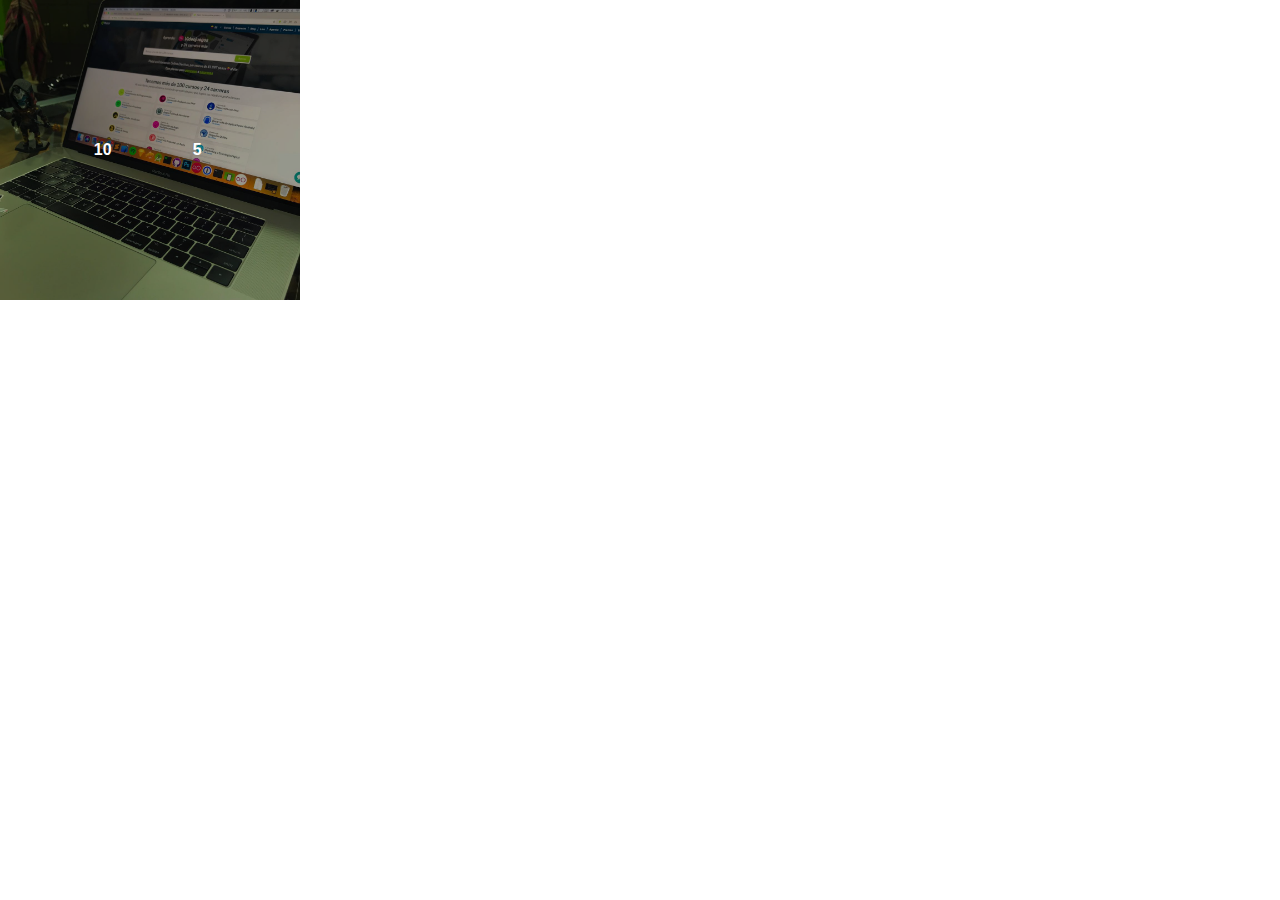
==== index-instagram.html @ b4f00821 "INicio de layout de instagram" ====
<!DOCTYPE html>
<html>
<head>
    <meta charset="utf-8">
    <title>Ejm Instagram</title>
    <style>
        body{
            margin: 0;
            font-family: Arial, Helvetica, sans-serif;
        }
        .post{
            cursor: pointer; /*Muestra la mano cuando este dentro del post*/
            position: relative;
            display: block;
            width: 300px;
        }
        .post-image{
            margin: 0; /*La imagen siempre tiene por defecto*/
        }
        .post-image img{
            width: 100%;
            vertical-align: top;
        }
        .post-overlay{
            background: rgba(0,0,0,0.4);
            position: absolute;
            left:0;
            right:0;
            bottom:0;
            top:0;
            display: none;
            align-items: center;
            justify-content: center;
            color:white;
            text-align: center;
        }
        .post:hover .post-overlay{
            display: flex;
        }
        .post-likes,
        .post-comments{
            width:80px;
            margin:5px;
            font-weight: bold;
            text-align: center;
            display: inline-block;
        }
    </style>
</head>
<body>
    <section class="post-list">
        <a href="" class="post">
            <figure class="post-image">
                <img src="compu.jpg" alt="compu">
            </figure>
            <span class="post-overlay">
                <p>
                    <span class="post-likes">10</span>
                    <span class="post-comments">5</span>
                </p>
            </span>
        </a>
    </section>
</body>
</html>
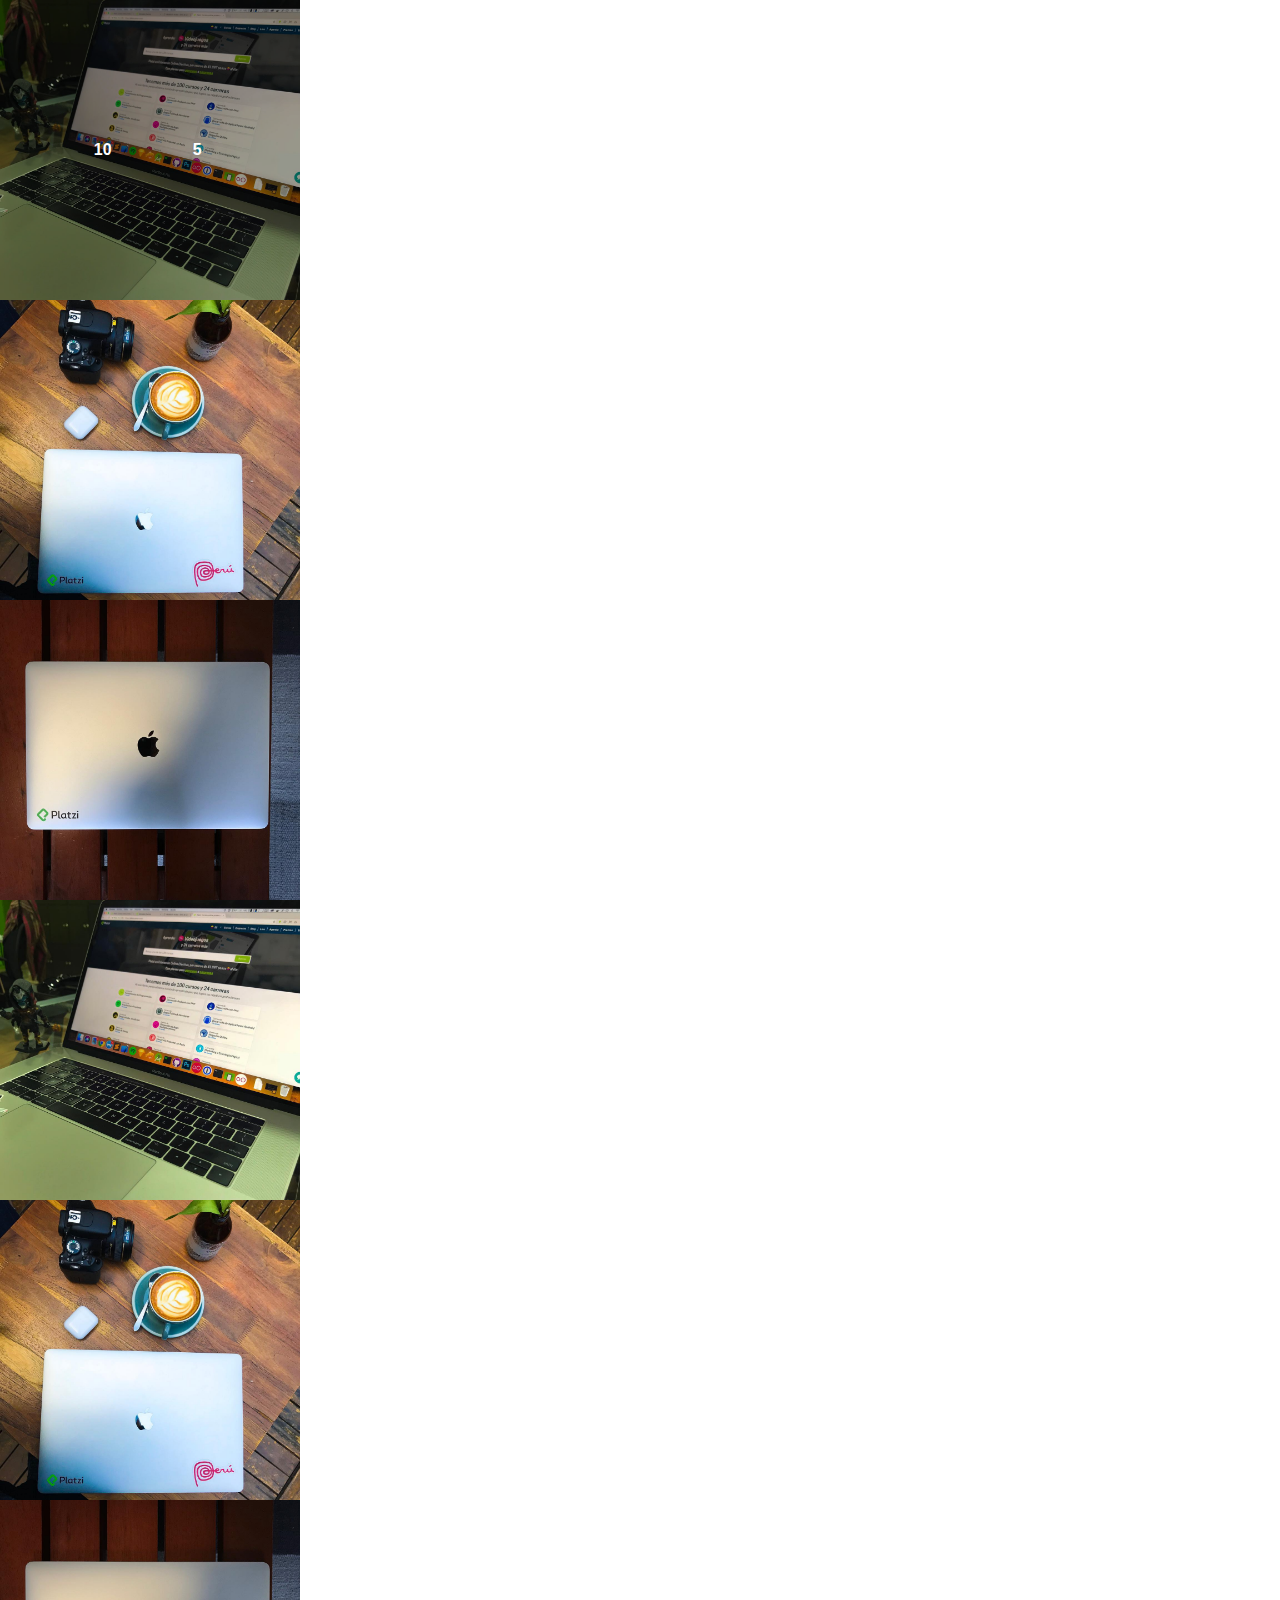
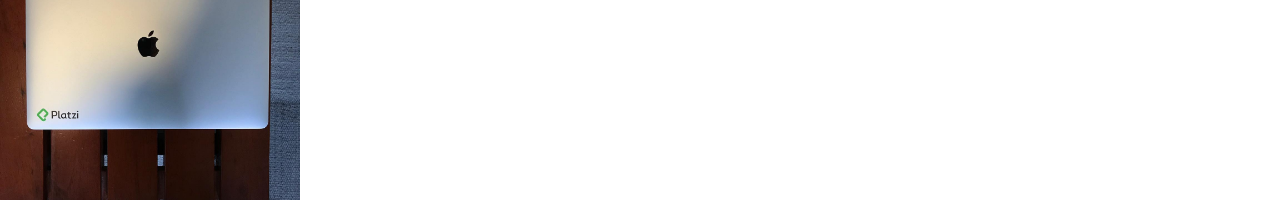
==== commit 8cb7c500: "Agregando imagenes, multiplicando anclas" ====
--- a/index-instagram.html
+++ b/index-instagram.html
@@ -1,52 +1,62 @@
 <!DOCTYPE html>
 <html>
+
 <head>
     <meta charset="utf-8">
     <title>Ejm Instagram</title>
     <style>
-        body{
+        body {
             margin: 0;
             font-family: Arial, Helvetica, sans-serif;
         }
-        .post{
-            cursor: pointer; /*Muestra la mano cuando este dentro del post*/
+
+        .post {
+            cursor: pointer;
+            /*Muestra la mano cuando este dentro del post*/
             position: relative;
             display: block;
             width: 300px;
         }
-        .post-image{
-            margin: 0; /*La imagen siempre tiene por defecto*/
+
+        .post-image {
+            margin: 0;
+            /*La imagen siempre tiene por defecto*/
         }
-        .post-image img{
+
+        .post-image img {
             width: 100%;
             vertical-align: top;
         }
-        .post-overlay{
-            background: rgba(0,0,0,0.4);
+
+        .post-overlay {
+            background: rgba(0, 0, 0, 0.4);
             position: absolute;
-            left:0;
-            right:0;
-            bottom:0;
-            top:0;
+            left: 0;
+            right: 0;
+            bottom: 0;
+            top: 0;
             display: none;
             align-items: center;
             justify-content: center;
-            color:white;
+            color: white;
             text-align: center;
         }
-        .post:hover .post-overlay{
+
+        .post:hover .post-overlay {
             display: flex;
         }
+
         .post-likes,
-        .post-comments{
-            width:80px;
-            margin:5px;
+        .post-comments {
+            width: 80px;
+            margin: 5px;
             font-weight: bold;
             text-align: center;
             display: inline-block;
         }
     </style>
 </head>
+
 <body>
     <section class="post-list">
         <a href="" class="post">
@@ -60,6 +70,62 @@
                 </p>
             </span>
         </a>
+        <a href="" class="post">
+            <figure class="post-image">
+                <img src="compu2.jpg" alt="compu">
+            </figure>
+            <span class="post-overlay">
+                <p>
+                    <span class="post-likes">10</span>
+                    <span class="post-comments">5</span>
+                </p>
+            </span>
+        </a>
+        <a href="" class="post">
+            <figure class="post-image">
+                <img src="compu3.jpg" alt="compu">
+            </figure>
+            <span class="post-overlay">
+                <p>
+                    <span class="post-likes">10</span>
+                    <span class="post-comments">5</span>
+                </p>
+            </span>
+        </a>
+        <a href="" class="post">
+            <figure class="post-image">
+                <img src="compu.jpg" alt="compu">
+            </figure>
+            <span class="post-overlay">
+                <p>
+                    <span class="post-likes">10</span>
+                    <span class="post-comments">5</span>
+                </p>
+            </span>
+        </a>
+        <a href="" class="post">
+            <figure class="post-image">
+                <img src="compu2.jpg" alt="compu">
+            </figure>
+            <span class="post-overlay">
+                <p>
+                    <span class="post-likes">10</span>
+                    <span class="post-comments">5</span>
+                </p>
+            </span>
+        </a>
+        <a href="" class="post">
+            <figure class="post-image">
+                <img src="compu3.jpg" alt="compu">
+            </figure>
+            <span class="post-overlay">
+                <p>
+                    <span class="post-likes">10</span>
+                    <span class="post-comments">5</span>
+                </p>
+            </span>
+        </a>
     </section>
 </body>
+
 </html>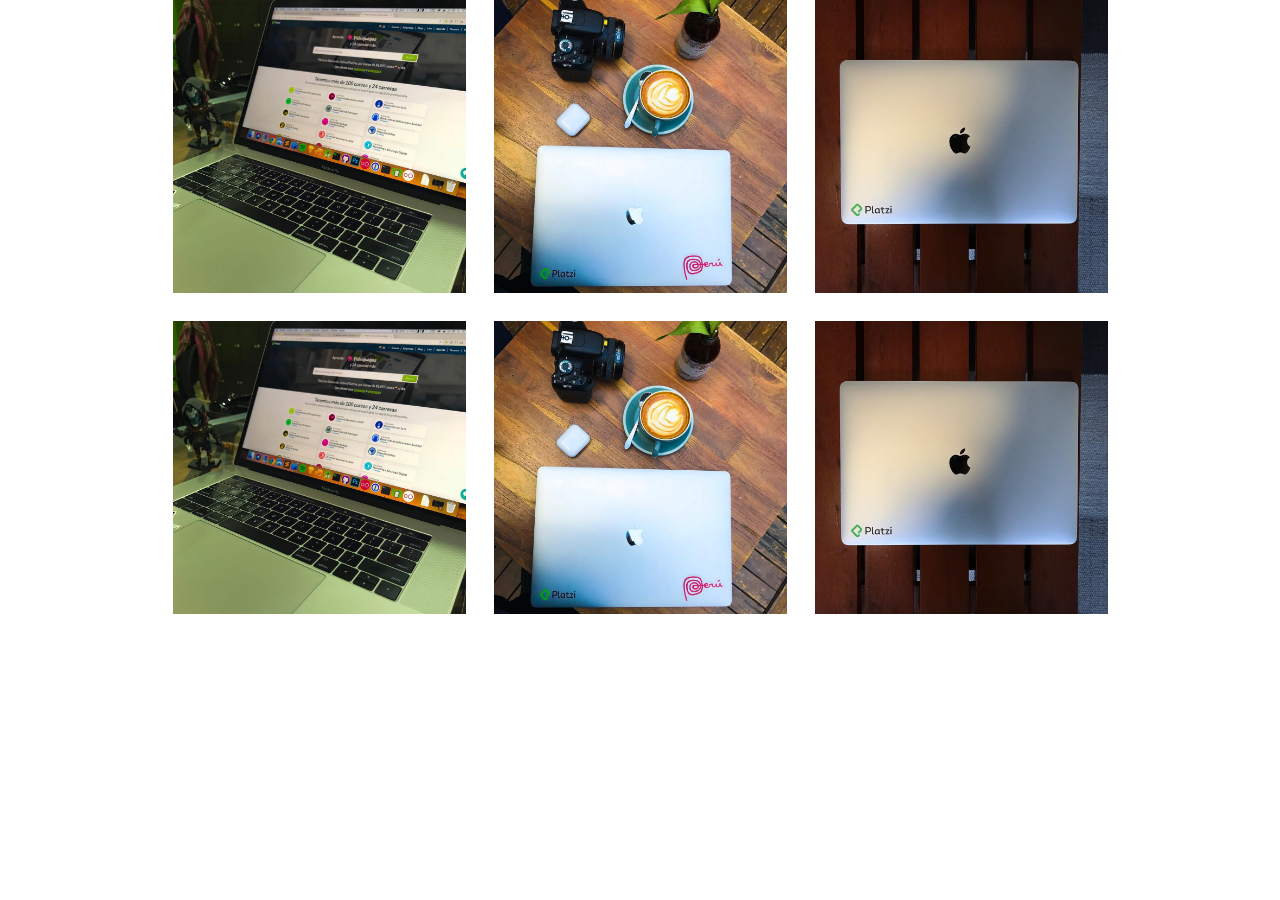
==== commit 2047666f: "Uso de display GRID dentro de pagina" ====
--- a/index-instagram.html
+++ b/index-instagram.html
@@ -9,13 +9,18 @@
             margin: 0;
             font-family: Arial, Helvetica, sans-serif;
         }
-
+        .post-list{
+            display: grid;
+            grid-template-columns: repeat(3, minmax(100px,293px)); /*293 es el max tamaño del instagram*/
+            justify-content: center;
+            gap: 28px;
+        }
         .post {
             cursor: pointer;
             /*Muestra la mano cuando este dentro del post*/
             position: relative;
             display: block;
-            width: 300px;
+            /* width: 250px; */
         }
 
         .post-image {
